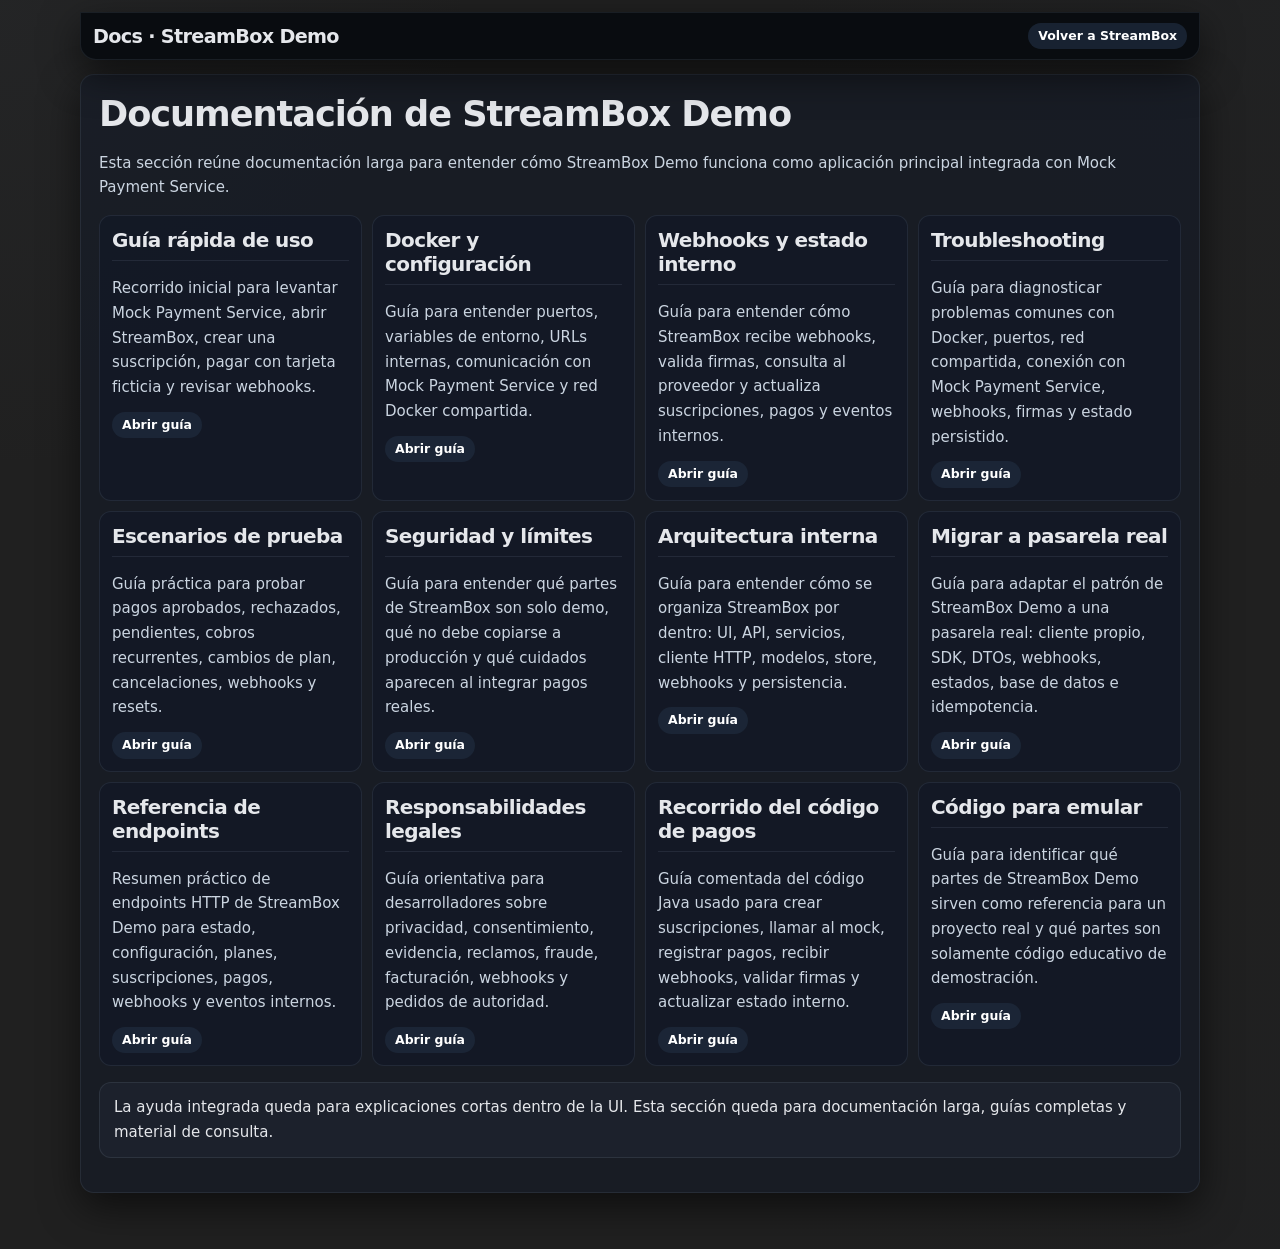
==== src/main/resources/static/docs/index.html @ a043a48b "Docs added" ====
<!doctype html>
<html lang="es">
<head>
    <meta charset="UTF-8" />
    <meta name="viewport" content="width=device-width, initial-scale=1.0" />
    <title>Docs · StreamBox Demo</title>
    <link rel="stylesheet" href="./docs.css" />
</head>
<body>
<div class="docs-shell">
    <header class="docs-header">
        <div class="docs-brand">
            <h1>Docs · StreamBox Demo</h1>
        </div>

        <nav class="docs-actions" aria-label="Acciones">
            <a class="docs-button" href="../index.html">Volver a StreamBox</a>
        </nav>
    </header>

    <main class="docs-content">
        <h1>Documentación de StreamBox Demo</h1>

        <p>
            Esta sección reúne documentación larga para entender cómo StreamBox Demo funciona como
            aplicación principal integrada con Mock Payment Service.
        </p>

        <div class="docs-grid">
            <article class="docs-card">
                <h2>Guía rápida de uso</h2>
                <p>
                    Recorrido inicial para levantar Mock Payment Service, abrir StreamBox,
                    crear una suscripción, pagar con tarjeta ficticia y revisar webhooks.
                </p>
                <a class="docs-button" href="./quick-start.html">
                    Abrir guía
                </a>
            </article>

            <article class="docs-card">
                <h2>Docker y configuración</h2>
                <p>
                    Guía para entender puertos, variables de entorno, URLs internas,
                    comunicación con Mock Payment Service y red Docker compartida.
                </p>
                <a class="docs-button" href="./docker-configuration.html">
                    Abrir guía
                </a>
            </article>

            <article class="docs-card">
                <h2>Webhooks y estado interno</h2>
                <p>
                    Guía para entender cómo StreamBox recibe webhooks, valida firmas,
                    consulta al proveedor y actualiza suscripciones, pagos y eventos internos.
                </p>
                <a class="docs-button" href="./webhooks-and-internal-state.html">
                    Abrir guía
                </a>
            </article>

            <article class="docs-card">
                <h2>Troubleshooting</h2>
                <p>
                    Guía para diagnosticar problemas comunes con Docker, puertos, red compartida,
                    conexión con Mock Payment Service, webhooks, firmas y estado persistido.
                </p>
                <a class="docs-button" href="./troubleshooting.html">
                    Abrir guía
                </a>
            </article>

            <article class="docs-card">
                <h2>Escenarios de prueba</h2>
                <p>
                    Guía práctica para probar pagos aprobados, rechazados, pendientes,
                    cobros recurrentes, cambios de plan, cancelaciones, webhooks y resets.
                </p>
                <a class="docs-button" href="./testing-scenarios.html">
                    Abrir guía
                </a>
            </article>

            <article class="docs-card">
                <h2>Seguridad y límites</h2>
                <p>
                    Guía para entender qué partes de StreamBox son solo demo,
                    qué no debe copiarse a producción y qué cuidados aparecen al integrar pagos reales.
                </p>
                <a class="docs-button" href="./security-and-limitations.html">
                    Abrir guía
                </a>
            </article>

            <article class="docs-card">
                <h2>Arquitectura interna</h2>
                <p>
                    Guía para entender cómo se organiza StreamBox por dentro:
                    UI, API, servicios, cliente HTTP, modelos, store, webhooks y persistencia.
                </p>
                <a class="docs-button" href="./internal-architecture.html">
                    Abrir guía
                </a>
            </article>

            <article class="docs-card">
                <h2>Migrar a pasarela real</h2>
                <p>
                    Guía para adaptar el patrón de StreamBox Demo a una pasarela real:
                    cliente propio, SDK, DTOs, webhooks, estados, base de datos e idempotencia.
                </p>
                <a class="docs-button" href="./migrate-to-real-payment-provider.html">
                    Abrir guía
                </a>
            </article>

            <article class="docs-card">
                <h2>Referencia de endpoints</h2>
                <p>
                    Resumen práctico de endpoints HTTP de StreamBox Demo para estado,
                    configuración, planes, suscripciones, pagos, webhooks y eventos internos.
                </p>
                <a class="docs-button" href="./api-reference.html">
                    Abrir guía
                </a>
            </article>

            <article class="docs-card">
                <h2>Responsabilidades legales</h2>
                <p>
                    Guía orientativa para desarrolladores sobre privacidad, consentimiento,
                    evidencia, reclamos, fraude, facturación, webhooks y pedidos de autoridad.
                </p>
                <a class="docs-button" href="./legal-responsibilities.html">
                    Abrir guía
                </a>
            </article>

            <article class="docs-card">
                <h2>Recorrido del código de pagos</h2>
                <p>
                    Guía comentada del código Java usado para crear suscripciones, llamar al mock,
                    registrar pagos, recibir webhooks, validar firmas y actualizar estado interno.
                </p>
                <a class="docs-button" href="./payment-code-walkthrough.html">
                    Abrir guía
                </a>
            </article>

            <article class="docs-card">
                <h2>Código para emular</h2>
                <p>
                    Guía para identificar qué partes de StreamBox Demo sirven como referencia para un
                    proyecto real y qué partes son solamente código educativo de demostración.
                </p>
                <a class="docs-button" href="./code-to-emulate-in-real-project.html">
                    Abrir guía
                </a>
            </article>
        </div>

        <div class="docs-callout">
            La ayuda integrada queda para explicaciones cortas dentro de la UI. Esta sección queda para
            documentación larga, guías completas y material de consulta.
        </div>
    </main>
</div>
</body>
</html>
---- src/main/resources/static/docs/docs.css ----
:root {
    --bg: #202020;
    --bg-soft: #303030;
    --panel: rgba(15, 23, 42, 0.44);
    --panel-strong: rgba(17, 24, 39, 0.58);
    --border: rgba(148, 163, 184, 0.12);
    --text: #e5e7eb;
    --muted: #94a3b8;
    --muted-strong: #cbd5e1;
    --shadow: 0 14px 38px rgba(0, 0, 0, 0.56);
    --radius: 14px;
}

* {
    box-sizing: border-box;
}

html {
    scroll-behavior: smooth;
}

body {
    margin: 0;
    min-height: 100vh;
    background:
            radial-gradient(circle at top left, rgba(100, 116, 139, 0.055), transparent 30rem),
            radial-gradient(circle at top right, rgba(51, 65, 85, 0.05), transparent 32rem),
            radial-gradient(circle at bottom right, rgba(30, 41, 59, 0.045), transparent 34rem),
            var(--bg);
    color: var(--text);
    font-family:
            Inter,
            ui-sans-serif,
            system-ui,
            -apple-system,
            BlinkMacSystemFont,
            "Segoe UI",
            sans-serif;
    font-size: 15px;
    line-height: 1.65;
}

a {
    color: #cbd5e1;
}

a:hover {
    color: #ffffff;
}

code,
pre {
    font-family: ui-monospace, SFMono-Regular, Menlo, Monaco, Consolas, monospace;
}

pre {
    overflow: auto;
    padding: 12px;
    border-radius: 12px;
    background: rgba(2, 3, 4, 0.72);
    border: 1px solid var(--border);
    color: #e5e7eb;
    font-size: 0.84rem;
    line-height: 1.5;
}

code {
    color: #cbd5e1;
}

.docs-shell {
    width: min(1120px, calc(100% - 24px));
    margin: 0 auto;
    padding: 12px 0 56px;
}

.docs-header {
    position: sticky;
    top: 0;
    z-index: 20;
    display: flex;
    align-items: center;
    justify-content: space-between;
    gap: 12px;
    margin-bottom: 14px;
    padding: 10px 12px;
    border: 1px solid var(--border);
    border-radius: 0 0 16px 16px;
    background: rgba(7, 10, 15, 0.90);
    box-shadow: var(--shadow);
    backdrop-filter: blur(18px);
}

.docs-brand {
    min-width: 0;
}

.docs-header h1 {
    margin: 0;
    font-size: clamp(1rem, 2vw, 1.2rem);
    line-height: 1.1;
    letter-spacing: -0.035em;
    white-space: nowrap;
}

.docs-actions {
    display: flex;
    align-items: center;
    gap: 8px;
}

.docs-button {
    display: inline-flex;
    align-items: center;
    justify-content: center;
    border-radius: 999px;
    padding: 6px 10px;
    background: rgba(30, 41, 59, 0.78);
    color: #ffffff;
    font-size: 0.78rem;
    font-weight: 800;
    line-height: 1.15;
    text-decoration: none;
}

.docs-button:hover {
    background: rgba(51, 65, 85, 0.86);
    color: #ffffff;
}

.docs-layout {
    display: grid;
    grid-template-columns: 260px minmax(0, 1fr);
    gap: 14px;
    align-items: start;
}

.docs-toc {
    position: sticky;
    top: 62px;
    display: grid;
    gap: 4px;
    padding: 10px;
    border: 1px solid var(--border);
    border-radius: var(--radius);
    background: var(--panel);
    box-shadow: var(--shadow);
}

.docs-toc strong {
    display: block;
    margin-bottom: 6px;
    color: var(--text);
    font-size: 0.8rem;
    text-transform: uppercase;
    letter-spacing: 0.08em;
}

.docs-toc a {
    display: block;
    padding: 7px 8px;
    border-radius: 9px;
    color: var(--muted-strong);
    font-size: 0.84rem;
    text-decoration: none;
}

.docs-toc a:hover {
    background: rgba(51, 65, 85, 0.28);
    color: var(--text);
}

.docs-content {
    min-width: 0;
    padding: 18px;
    border: 1px solid var(--border);
    border-radius: var(--radius);
    background: var(--panel);
    box-shadow: var(--shadow);
}

.docs-content h1,
.docs-content h2,
.docs-content h3 {
    line-height: 1.2;
    letter-spacing: -0.03em;
}

.docs-content h1 {
    margin: 0 0 12px;
    font-size: clamp(1.5rem, 4vw, 2.2rem);
}

.docs-content h2 {
    margin: 34px 0 10px;
    padding-bottom: 8px;
    border-bottom: 1px solid var(--border);
    font-size: 1.25rem;
}

.docs-content h3 {
    margin: 24px 0 8px;
    font-size: 1rem;
}

.docs-content p,
.docs-content li {
    color: var(--muted-strong);
}

.docs-content table {
    width: 100%;
    border-collapse: collapse;
    margin: 14px 0;
}

.docs-content th,
.docs-content td {
    padding: 9px 10px;
    border: 1px solid var(--border);
    text-align: left;
    vertical-align: top;
    font-size: 0.9rem;
}

.docs-content th {
    color: var(--muted);
    background: rgba(7, 10, 15, 0.54);
    text-transform: uppercase;
    letter-spacing: 0.06em;
    font-size: 0.72rem;
}

.docs-callout {
    margin: 16px 0;
    padding: 12px 14px;
    border-radius: 12px;
    background: rgba(51, 65, 85, 0.18);
    border: 1px solid rgba(148, 163, 184, 0.13);
    color: #e5e7eb;
}

.docs-grid {
    display: grid;
    grid-template-columns: repeat(auto-fit, minmax(220px, 1fr));
    gap: 10px;
}

.docs-card {
    padding: 12px;
    border: 1px solid var(--border);
    border-radius: 12px;
    background: var(--panel-strong);
}

.docs-card h2,
.docs-card h3 {
    margin-top: 0;
}

.docs-card p {
    margin-bottom: 12px;
}

@media (max-width: 900px) {
    .docs-layout {
        grid-template-columns: 1fr;
    }

    .docs-toc {
        position: static;
    }
}

@media (max-width: 640px) {
    .docs-shell {
        width: min(100% - 10px, 1120px);
        padding-top: 4px;
    }

    .docs-header {
        overflow-x: auto;
    }

    .docs-actions {
        flex: 0 0 auto;
    }
}
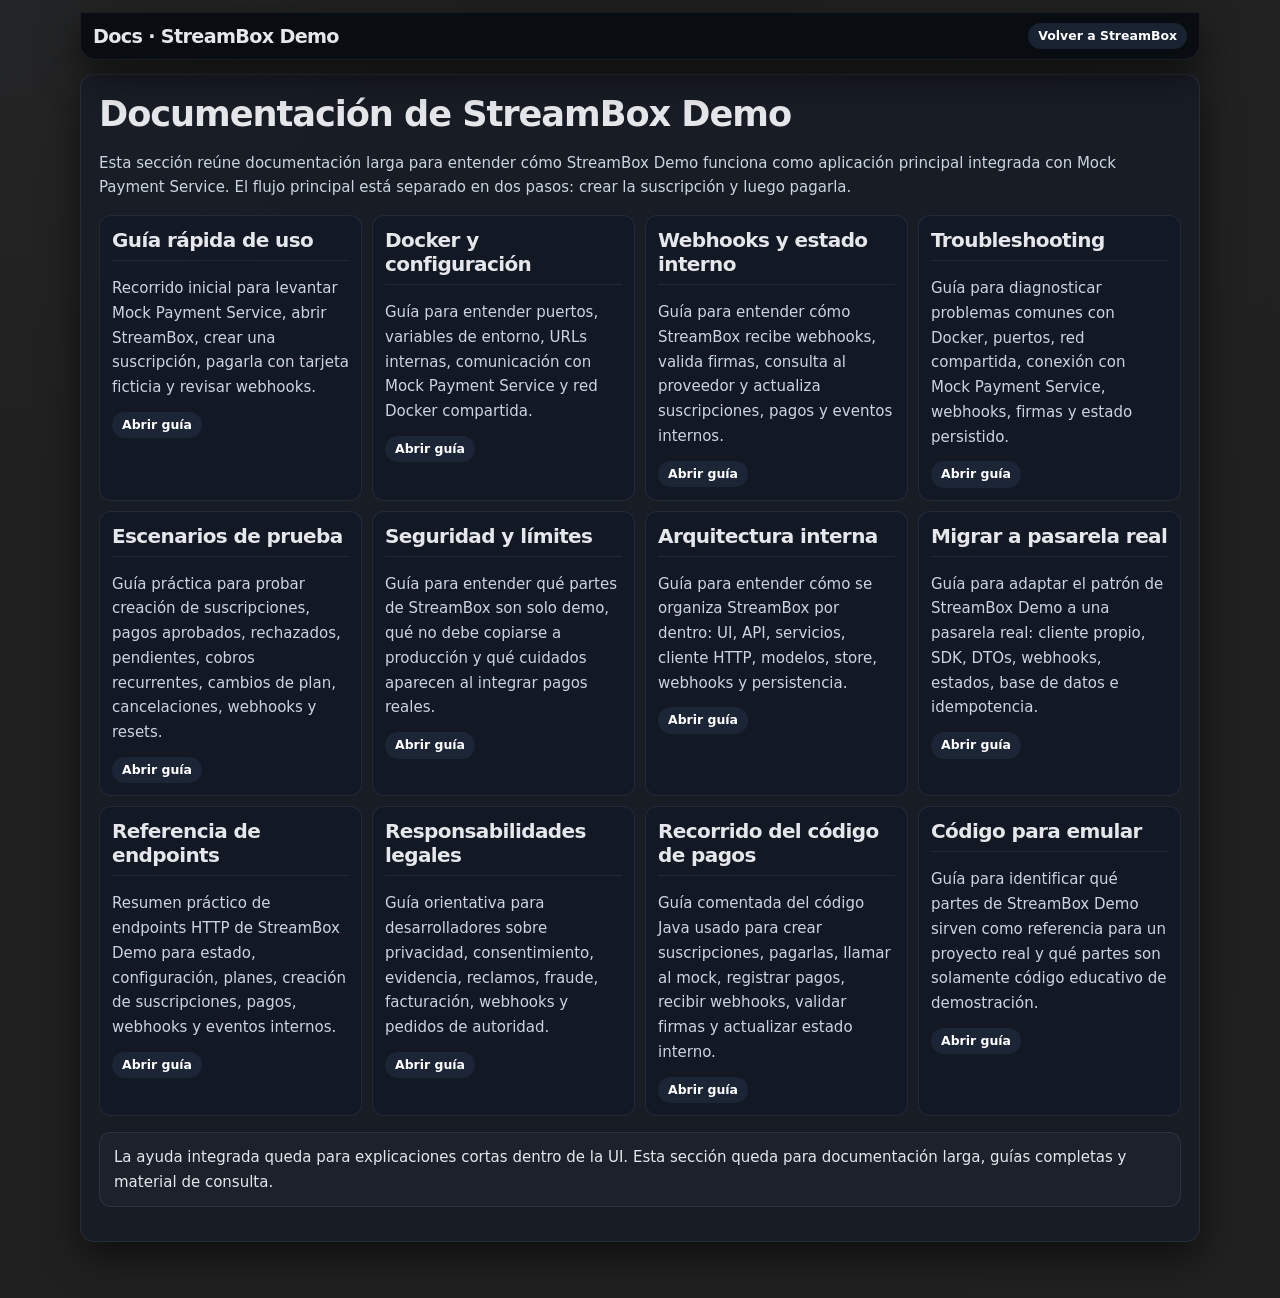
==== commit ca2f202f: "Add separated subscription and payment flow" ====
--- a/src/main/resources/static/docs/index.html
+++ b/src/main/resources/static/docs/index.html
@@ -24,6 +24,7 @@
         <p>
             Esta sección reúne documentación larga para entender cómo StreamBox Demo funciona como
             aplicación principal integrada con Mock Payment Service.
+            El flujo principal está separado en dos pasos: crear la suscripción y luego pagarla.
         </p>
 
         <div class="docs-grid">
@@ -31,7 +32,7 @@
                 <h2>Guía rápida de uso</h2>
                 <p>
                     Recorrido inicial para levantar Mock Payment Service, abrir StreamBox,
-                    crear una suscripción, pagar con tarjeta ficticia y revisar webhooks.
+                    crear una suscripción, pagarla con tarjeta ficticia y revisar webhooks.
                 </p>
                 <a class="docs-button" href="./quick-start.html">
                     Abrir guía
@@ -74,8 +75,9 @@
             <article class="docs-card">
                 <h2>Escenarios de prueba</h2>
                 <p>
-                    Guía práctica para probar pagos aprobados, rechazados, pendientes,
-                    cobros recurrentes, cambios de plan, cancelaciones, webhooks y resets.
+                    Guía práctica para probar creación de suscripciones, pagos aprobados,
+                    rechazados, pendientes, cobros recurrentes, cambios de plan, cancelaciones,
+                    webhooks y resets.
                 </p>
                 <a class="docs-button" href="./testing-scenarios.html">
                     Abrir guía
@@ -119,7 +121,7 @@
                 <h2>Referencia de endpoints</h2>
                 <p>
                     Resumen práctico de endpoints HTTP de StreamBox Demo para estado,
-                    configuración, planes, suscripciones, pagos, webhooks y eventos internos.
+                    configuración, planes, creación de suscripciones, pagos, webhooks y eventos internos.
                 </p>
                 <a class="docs-button" href="./api-reference.html">
                     Abrir guía
@@ -140,8 +142,8 @@
             <article class="docs-card">
                 <h2>Recorrido del código de pagos</h2>
                 <p>
-                    Guía comentada del código Java usado para crear suscripciones, llamar al mock,
-                    registrar pagos, recibir webhooks, validar firmas y actualizar estado interno.
+                    Guía comentada del código Java usado para crear suscripciones, pagarlas,
+                    llamar al mock, registrar pagos, recibir webhooks, validar firmas y actualizar estado interno.
                 </p>
                 <a class="docs-button" href="./payment-code-walkthrough.html">
                     Abrir guía
